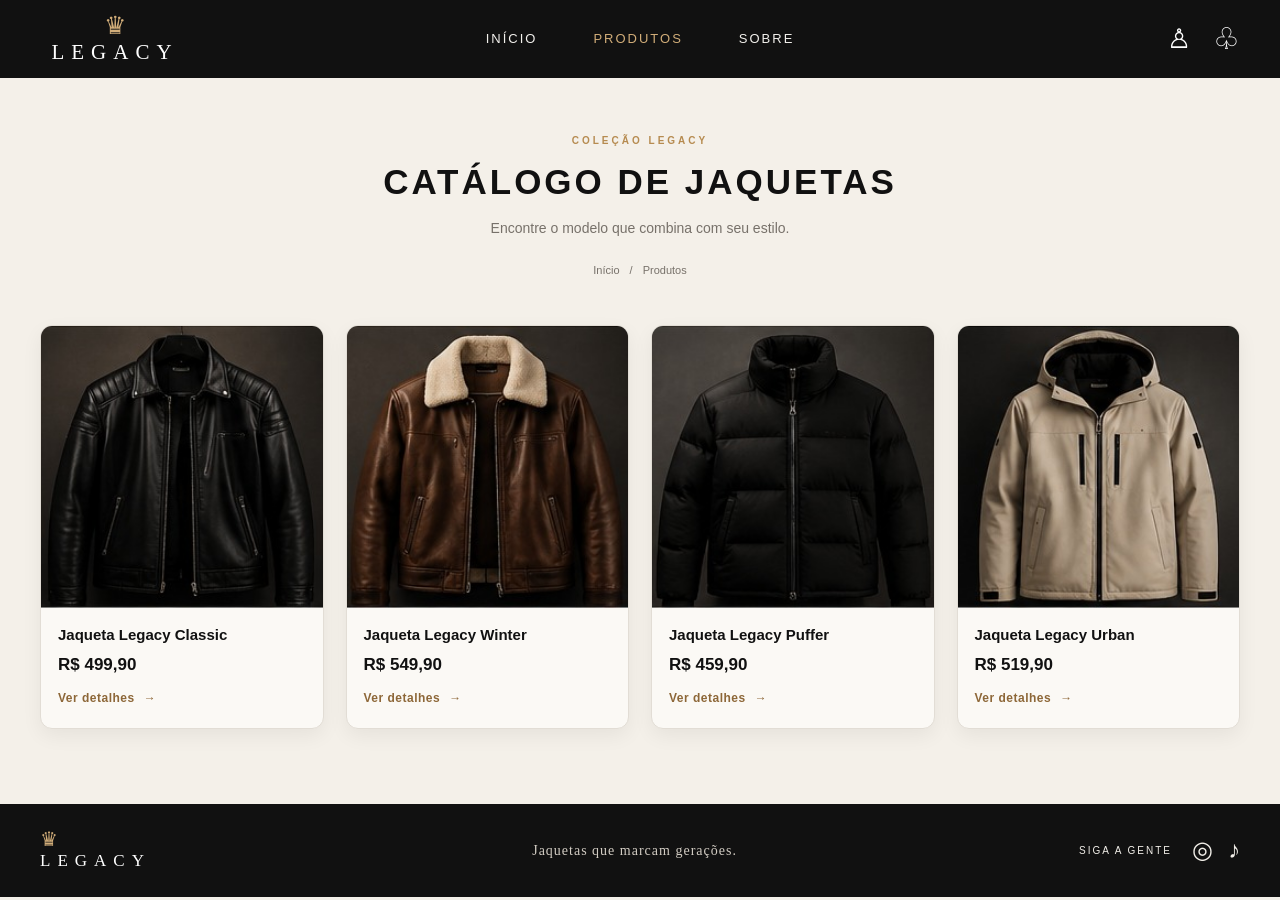
==== catalogo.html @ c5978602 "Primeiro envio do site Loja Roupa" ====
<!DOCTYPE html>
<html lang="pt-BR">
<head>
    <meta charset="UTF-8">
    <meta name="viewport" content="width=device-width, initial-scale=1.0">
    <meta name="description" content="Conheça o catálogo de jaquetas Legacy.">
    <title>Legacy | Catálogo</title>
    <link rel="stylesheet" href="css/style.css">
</head>
<body>

    <header class="cabecalho">
        <div class="container cabecalho-conteudo">
            <a class="marca" href="index.html" aria-label="Legacy - página inicial">
                <span class="marca-simbolo" aria-hidden="true">♛</span>
                <span class="marca-nome">LEGACY</span>
            </a>

            <nav class="navegacao" aria-label="Navegação principal">
                <a class="link-menu" href="index.html">Início</a>
                <a class="link-menu ativo" href="catalogo.html">Produtos</a>
                <a class="link-menu" href="index.html#sobre">Sobre</a>
            </nav>

            <div class="acoes-cabecalho" aria-label="Ícones decorativos">
                <span class="icone-cabecalho" aria-hidden="true">♙</span>
                <span class="icone-cabecalho sacola-icone" aria-hidden="true">♧</span>
            </div>
        </div>
    </header>

    <main>
        <section class="cabecalho-pagina">
            <div class="container">
                <p class="etiqueta-secao">COLEÇÃO LEGACY</p>
                <h1>CATÁLOGO DE JAQUETAS</h1>
                <p>Encontre o modelo que combina com seu estilo.</p>
                <nav class="migalhas" aria-label="Você está aqui">
                    <a href="index.html">Início</a>
                    <span aria-hidden="true">/</span>
                    <span>Produtos</span>
                </nav>
            </div>
        </section>

        <section class="secao-catalogo">
            <div class="container">
                <div class="grade-produtos">
                    <article class="cartao-produto">
                        <a class="imagem-cartao" href="produto.html" aria-label="Ver detalhes da Jaqueta Legacy Classic">
                            <img src="imagens/jaqueta-legacy-classic.jpg" alt="Jaqueta Legacy Classic preta">
                        </a>
                        <div class="informacoes-cartao">
                            <h2>Jaqueta Legacy Classic</h2>
                            <p class="preco">R$ 499,90</p>
                            <a class="link-detalhes" href="produto.html">Ver detalhes <span aria-hidden="true">→</span></a>
                        </div>
                    </article>

                    <article class="cartao-produto">
                        <a class="imagem-cartao" href="produto.html" aria-label="Ver detalhes da Jaqueta Legacy Winter">
                            <img src="imagens/jaqueta-legacy-winter.jpg" alt="Jaqueta Legacy Winter marrom com gola clara">
                        </a>
                        <div class="informacoes-cartao">
                            <h2>Jaqueta Legacy Winter</h2>
                            <p class="preco">R$ 549,90</p>
                            <a class="link-detalhes" href="produto.html">Ver detalhes <span aria-hidden="true">→</span></a>
                        </div>
                    </article>

                    <article class="cartao-produto">
                        <a class="imagem-cartao" href="produto.html" aria-label="Ver detalhes da Jaqueta Legacy Puffer">
                            <img src="imagens/jaqueta-legacy-puffer.jpg" alt="Jaqueta Legacy Puffer preta">
                        </a>
                        <div class="informacoes-cartao">
                            <h2>Jaqueta Legacy Puffer</h2>
                            <p class="preco">R$ 459,90</p>
                            <a class="link-detalhes" href="produto.html">Ver detalhes <span aria-hidden="true">→</span></a>
                        </div>
                    </article>

                    <article class="cartao-produto">
                        <a class="imagem-cartao" href="produto.html" aria-label="Ver detalhes da Jaqueta Legacy Urban">
                            <img src="imagens/jaqueta-legacy-urban.jpg" alt="Jaqueta Legacy Urban bege com capuz">
                        </a>
                        <div class="informacoes-cartao">
                            <h2>Jaqueta Legacy Urban</h2>
                            <p class="preco">R$ 519,90</p>
                            <a class="link-detalhes" href="produto.html">Ver detalhes <span aria-hidden="true">→</span></a>
                        </div>
                    </article>
                </div>
            </div>
        </section>
    </main>

    <footer class="rodape">
        <div class="container rodape-conteudo">
            <a class="marca marca-rodape" href="index.html">
                <span class="marca-simbolo" aria-hidden="true">♛</span>
                <span class="marca-nome">LEGACY</span>
            </a>
            <p class="frase-rodape">Jaquetas que marcam gerações.</p>
            <div class="redes-rodape">
                <span>SIGA A GENTE</span>
                <span aria-label="Instagram">◎</span>
                <span aria-label="TikTok">♪</span>
            </div>
        </div>
    </footer>

</body>
</html>
---- css/style.css ----
/* =========================================================
   LEGACY — ESTILOS COMPARTILHADOS
   Projeto didático: somente HTML e CSS, sem JavaScript.
   ========================================================= */

:root {
    --preto: #111111;
    --preto-suave: #1b1a18;
    --dourado: #b68b50;
    --dourado-claro: #d1ad79;
    --creme: #f4f0e9;
    --branco: #ffffff;
    --texto: #222222;
    --texto-suave: #77716a;
    --borda: #e2ddd5;
}

* {
    margin: 0;
    padding: 0;
    box-sizing: border-box;
}

html {
    scroll-behavior: smooth;
}

body {
    font-family: Arial, Helvetica, sans-serif;
    color: var(--texto);
    background-color: var(--creme);
    line-height: 1.5;
}

img {
    display: block;
    max-width: 100%;
}

a {
    color: inherit;
    text-decoration: none;
}

button {
    font: inherit;
}

.container {
    width: min(1200px, calc(100% - 48px));
    margin: 0 auto;
}

/* CABEÇALHO */

.cabecalho {
    background-color: var(--preto);
    color: var(--branco);
    min-height: 78px;
    position: relative;
    z-index: 2;
}

.cabecalho-conteudo {
    min-height: 78px;
    display: flex;
    align-items: center;
    justify-content: space-between;
    gap: 30px;
}

.marca {
    display: inline-flex;
    flex-direction: column;
    align-items: center;
    justify-content: center;
    min-width: 150px;
    color: var(--branco);
}

.marca-simbolo {
    color: var(--dourado-claro);
    font-size: 25px;
    line-height: 1;
    margin-bottom: 2px;
}

.marca-nome {
    font-family: Georgia, "Times New Roman", serif;
    font-size: 21px;
    letter-spacing: 7px;
    line-height: 1.2;
}

.navegacao {
    display: flex;
    align-items: center;
    justify-content: center;
    gap: 56px;
}

.link-menu {
    color: #f2f0ec;
    font-size: 13px;
    letter-spacing: 2px;
    text-transform: uppercase;
    transition: color 0.2s ease;
}

.link-menu:hover,
.link-menu:focus-visible,
.link-menu.ativo {
    color: var(--dourado-claro);
}

.acoes-cabecalho {
    display: flex;
    align-items: center;
    justify-content: flex-end;
    gap: 22px;
    min-width: 150px;
}

.icone-cabecalho {
    color: var(--branco);
    font-size: 27px;
    line-height: 1;
}

.sacola-icone {
    font-size: 30px;
}

/* BOTÕES E ELEMENTOS DE TEXTO */

.botao {
    display: inline-flex;
    align-items: center;
    justify-content: center;
    gap: 16px;
    min-height: 48px;
    padding: 0 25px;
    border: 1px solid transparent;
    border-radius: 8px;
    font-size: 12px;
    font-weight: 700;
    letter-spacing: 1.2px;
    text-transform: uppercase;
    transition: background-color 0.2s ease, color 0.2s ease;
}

.botao-dourado {
    background-color: var(--dourado);
    color: var(--branco);
}

.botao-dourado:hover {
    background-color: var(--dourado-claro);
}

.botao-escuro {
    background-color: var(--preto);
    color: var(--branco);
}

.botao-escuro:hover {
    background-color: #34302a;
}

.etiqueta-secao {
    color: var(--dourado);
    font-size: 10px;
    font-weight: 700;
    letter-spacing: 3px;
    text-transform: uppercase;
}

/* PÁGINA INICIAL — BANNER */

.banner-inicial {
    min-height: 430px;
    position: relative;
    display: flex;
    align-items: center;
    color: var(--branco);
    background-image: url("../imagens/banner-modelo.jpg");
    background-position: center 42%;
    background-size: cover;
    background-repeat: no-repeat;
}

.banner-sombra {
    position: absolute;
    inset: 0;
    background: linear-gradient(
        90deg,
        rgba(10, 10, 10, 0.94) 0%,
        rgba(10, 10, 10, 0.75) 37%,
        rgba(10, 10, 10, 0.08) 78%
    );
}

.banner-conteudo {
    position: relative;
    z-index: 1;
    padding-top: 45px;
    padding-bottom: 45px;
}

.sobrelinha {
    color: var(--dourado-claro);
    font-size: 13px;
    font-weight: 700;
    letter-spacing: 7px;
    margin-bottom: 16px;
}

.banner-conteudo h1 {
    max-width: 570px;
    font-family: Georgia, "Times New Roman", serif;
    font-size: clamp(38px, 5vw, 65px);
    font-weight: 400;
    line-height: 1.04;
    letter-spacing: 1px;
    text-transform: uppercase;
}

.banner-descricao {
    max-width: 390px;
    margin: 20px 0 27px;
    color: #e6e1d9;
    font-size: 16px;
}

/* TÍTULOS DAS SEÇÕES */

.secao-produtos {
    padding: 58px 0 65px;
    background-color: var(--creme);
}

.titulo-secao {
    text-align: center;
    margin-bottom: 30px;
}

.titulo-secao .etiqueta-secao {
    margin-bottom: 7px;
}

.titulo-secao h2 {
    color: var(--preto);
    font-size: 29px;
    font-weight: 700;
    letter-spacing: 5px;
}

/* CARTÕES DE PRODUTO */

.grade-produtos {
    display: grid;
    grid-template-columns: repeat(4, minmax(0, 1fr));
    gap: 22px;
}

.cartao-produto {
    overflow: hidden;
    background-color: #fbf9f5;
    border: 1px solid var(--borda);
    border-radius: 12px;
    box-shadow: 0 7px 20px rgba(25, 20, 15, 0.06);
    transition: transform 0.2s ease, box-shadow 0.2s ease;
}

.cartao-produto:hover {
    transform: translateY(-4px);
    box-shadow: 0 12px 25px rgba(25, 20, 15, 0.11);
}

.imagem-cartao {
    display: block;
    overflow: hidden;
    background-color: #ded9d1;
    aspect-ratio: 1 / 1;
}

.imagem-cartao img {
    width: 100%;
    height: 100%;
    object-fit: cover;
    transition: transform 0.3s ease;
}

.cartao-produto:hover .imagem-cartao img {
    transform: scale(1.035);
}

.informacoes-cartao {
    padding: 17px 17px 19px;
}

.informacoes-cartao h2,
.informacoes-cartao h3 {
    color: var(--preto);
    font-size: 15px;
    font-weight: 700;
    line-height: 1.35;
    margin-bottom: 7px;
}

.preco {
    color: var(--preto);
    font-size: 17px;
    font-weight: 700;
}

.link-detalhes {
    display: inline-flex;
    align-items: center;
    gap: 9px;
    margin-top: 12px;
    color: #8d6738;
    font-size: 12px;
    font-weight: 700;
    letter-spacing: 0.5px;
    transition: color 0.2s ease;
}

.link-detalhes:hover {
    color: var(--preto);
}

.centralizar-link {
    display: flex;
    justify-content: center;
    margin-top: 34px;
}

/* APRESENTAÇÃO DA LOJA */

.faixa-sobre {
    padding: 58px 0 62px;
    color: var(--branco);
    background-color: #25221e;
    text-align: center;
}

.faixa-sobre-conteudo {
    max-width: 720px;
}

.faixa-sobre h2 {
    margin: 12px 0;
    font-family: Georgia, "Times New Roman", serif;
    font-size: clamp(28px, 4vw, 42px);
    font-weight: 400;
    line-height: 1.15;
}

.faixa-sobre p:last-child {
    max-width: 600px;
    margin: 0 auto;
    color: #d2ccc3;
    font-size: 14px;
}

/* PÁGINAS INTERNAS — TÍTULO E CAMINHO */

.cabecalho-pagina {
    padding: 55px 0 35px;
    background-color: var(--creme);
    text-align: center;
}

.cabecalho-pagina h1 {
    margin: 8px 0 9px;
    color: var(--preto);
    font-size: clamp(25px, 4vw, 35px);
    letter-spacing: 3px;
}

.cabecalho-pagina > .container > p:not(.etiqueta-secao) {
    color: var(--texto-suave);
    font-size: 14px;
}

.migalhas {
    display: flex;
    justify-content: center;
    align-items: center;
    gap: 10px;
    margin-top: 23px;
    color: var(--texto-suave);
    font-size: 11px;
}

.migalhas a:hover {
    color: var(--dourado);
}

/* CATÁLOGO */

.secao-catalogo {
    padding: 12px 0 75px;
    background-color: var(--creme);
}

/* DETALHAMENTO DOS PRODUTOS */

.secao-detalhes {
    padding: 20px 0 75px;
    background-color: var(--creme);
}

.detalhe-produto {
    display: grid;
    grid-template-columns: minmax(0, 1.05fr) minmax(0, 0.95fr);
    align-items: center;
    gap: clamp(30px, 6vw, 75px);
    padding: 45px 0;
    border-bottom: 1px solid var(--borda);
    scroll-margin-top: 25px;
}

.detalhe-produto:last-of-type {
    border-bottom: 0;
}

.detalhe-invertido .detalhe-imagem {
    order: 2;
}

.detalhe-invertido .detalhe-informacoes {
    order: 1;
}

.detalhe-imagem {
    overflow: hidden;
    border-radius: 12px;
    background-color: #ded9d1;
    box-shadow: 0 10px 28px rgba(25, 20, 15, 0.09);
}

.detalhe-imagem img {
    width: 100%;
    aspect-ratio: 1 / 1;
    object-fit: cover;
}

.detalhe-informacoes h2 {
    margin: 9px 0 8px;
    color: var(--preto);
    font-family: Georgia, "Times New Roman", serif;
    font-size: clamp(27px, 3.5vw, 39px);
    font-weight: 400;
    line-height: 1.15;
}

.preco-detalhe {
    margin: 14px 0 18px;
    font-size: 23px;
}

.descricao-produto {
    max-width: 490px;
    margin-bottom: 20px;
    color: #5e5952;
    font-size: 14px;
    line-height: 1.8;
}

.lista-caracteristicas {
    display: grid;
    gap: 9px;
    margin: 0 0 18px;
    padding-left: 18px;
    color: #514c45;
    font-size: 13px;
}

.lista-caracteristicas strong {
    color: var(--preto);
}

.aviso-prototipo {
    margin-bottom: 15px;
    color: var(--texto-suave);
    font-size: 11px;
    font-style: italic;
}

.botao-indisponivel {
    cursor: not-allowed;
    opacity: 0.55;
}

.voltar-catalogo {
    padding-top: 15px;
}

/* RODAPÉ */

.rodape {
    padding: 25px 0;
    color: var(--branco);
    background-color: var(--preto);
}

.rodape-conteudo {
    display: flex;
    align-items: center;
    justify-content: space-between;
    gap: 25px;
}

.marca-rodape {
    align-items: flex-start;
}

.marca-rodape .marca-simbolo {
    font-size: 20px;
}

.marca-rodape .marca-nome {
    font-size: 17px;
}

.frase-rodape {
    color: #d2ccc3;
    font-family: Georgia, "Times New Roman", serif;
    font-size: 14px;
    letter-spacing: 1px;
}

.redes-rodape {
    display: flex;
    align-items: center;
    gap: 15px;
    color: #f1eee8;
}

.redes-rodape span:first-child {
    margin-right: 5px;
    font-size: 10px;
    letter-spacing: 2px;
}

.redes-rodape span:not(:first-child) {
    font-size: 24px;
}

/* RESPONSIVIDADE */

@media (max-width: 900px) {
    .navegacao {
        gap: 25px;
    }

    .grade-produtos {
        grid-template-columns: repeat(2, minmax(0, 1fr));
    }

    .detalhe-produto {
        gap: 30px;
    }
}

@media (max-width: 650px) {
    .container {
        width: min(100% - 32px, 520px);
    }

    .cabecalho-conteudo {
        min-height: auto;
        padding-top: 15px;
        padding-bottom: 15px;
        flex-wrap: wrap;
        gap: 17px;
    }

    .marca {
        min-width: auto;
        align-items: flex-start;
    }

    .marca-simbolo {
        font-size: 19px;
    }

    .marca-nome {
        font-size: 16px;
        letter-spacing: 5px;
    }

    .navegacao {
        order: 3;
        width: 100%;
        justify-content: center;
        gap: clamp(18px, 7vw, 40px);
        padding-top: 8px;
    }

    .link-menu {
        font-size: 11px;
        letter-spacing: 1.2px;
    }

    .acoes-cabecalho {
        min-width: auto;
        gap: 14px;
    }

    .icone-cabecalho {
        font-size: 22px;
    }

    .banner-inicial {
        min-height: 390px;
        background-position: 58% center;
    }

    .banner-sombra {
        background: linear-gradient(
            90deg,
            rgba(10, 10, 10, 0.92) 0%,
            rgba(10, 10, 10, 0.72) 58%,
            rgba(10, 10, 10, 0.24) 100%
        );
    }

    .banner-conteudo h1 {
        font-size: 42px;
    }

    .banner-descricao {
        max-width: 280px;
        font-size: 14px;
    }

    .secao-produtos {
        padding: 42px 0 48px;
    }

    .titulo-secao h2 {
        font-size: 24px;
    }

    .grade-produtos {
        gap: 13px;
    }

    .informacoes-cartao {
        padding: 12px;
    }

    .informacoes-cartao h2,
    .informacoes-cartao h3 {
        font-size: 13px;
    }

    .preco {
        font-size: 15px;
    }

    .cabecalho-pagina {
        padding: 40px 0 27px;
    }

    .cabecalho-pagina h1 {
        font-size: 24px;
    }

    .detalhe-produto {
        grid-template-columns: 1fr;
        gap: 23px;
        padding: 32px 0;
    }

    .detalhe-invertido .detalhe-imagem,
    .detalhe-invertido .detalhe-informacoes {
        order: initial;
    }

    .detalhe-informacoes h2 {
        font-size: 30px;
    }

    .rodape-conteudo {
        flex-direction: column;
        text-align: center;
    }

    .marca-rodape {
        align-items: center;
    }

    .redes-rodape {
        justify-content: center;
    }
}

@media (max-width: 390px) {
    .grade-produtos {
        grid-template-columns: 1fr;
    }

    .imagem-cartao {
        aspect-ratio: 1.15 / 1;
    }

    .banner-conteudo h1 {
        font-size: 35px;
    }

    .navegacao {
        gap: 16px;
    }
}


/* =========================================================
   PÁGINA DE DETALHAMENTO — LAYOUT DO PROTÓTIPO
   ========================================================= */

.faixa-titulo-produto {
    padding: 14px 0 0;
    background-color: var(--creme);
}

.migalhas-esquerda {
    justify-content: flex-start;
    margin-top: 0;
}

.detalhamento-wireframe {
    padding: 28px 0 48px;
    background-color: var(--creme);
}

.produto-detalhe-layout {
    display: grid;
    grid-template-columns: minmax(0, 0.95fr) minmax(0, 1.05fr);
    align-items: start;
    gap: clamp(30px, 6vw, 75px);
    max-width: 1080px;
    margin: 0 auto;
}

.produto-foto-principal {
    overflow: hidden;
    border-radius: 10px;
    background-color: #e5e0d8;
    box-shadow: 0 8px 25px rgba(25, 20, 15, 0.08);
}

.produto-foto-principal img {
    width: 100%;
    aspect-ratio: 0.92 / 1;
    object-fit: cover;
}

.produto-dados h1 {
    margin: 5px 0 4px;
    color: var(--preto);
    font-family: Georgia, "Times New Roman", serif;
    font-size: clamp(28px, 3.3vw, 39px);
    font-weight: 400;
    line-height: 1.15;
}

.preco-principal {
    margin-bottom: 19px;
    font-size: 22px;
}

.avaliacao-produto {
    margin-bottom: 18px;
}

.titulo-campo,
.campo-escolha legend,
.campo-quantidade label {
    display: block;
    margin-bottom: 8px;
    color: #514c45;
    font-size: 12px;
    font-weight: 700;
}

.estrelas {
    color: var(--dourado);
    font-size: 22px;
    letter-spacing: 3px;
}

.bloco-informacao {
    margin: 16px 0;
}

.bloco-informacao h2 {
    margin-bottom: 6px;
    color: var(--preto);
    font-size: 13px;
    font-weight: 700;
    text-transform: uppercase;
    letter-spacing: 0.8px;
}

.bloco-informacao p,
.bloco-informacao li {
    color: #625c54;
    font-size: 13px;
    line-height: 1.7;
}

.bloco-informacao .lista-caracteristicas {
    margin: 0;
    gap: 3px;
}

.opcoes-produto {
    display: grid;
    gap: 16px;
    margin-top: 19px;
}

.campo-escolha {
    border: 0;
}

.opcoes-tamanho,
.opcoes-cor {
    display: flex;
    align-items: center;
    gap: 9px;
}

.opcoes-tamanho label,
.cor-opcao {
    cursor: pointer;
}

.opcoes-tamanho input,
.cor-opcao input {
    position: absolute;
    opacity: 0;
    pointer-events: none;
}

.opcoes-tamanho span {
    display: flex;
    align-items: center;
    justify-content: center;
    width: 37px;
    height: 35px;
    border: 1px solid #d8d0c5;
    border-radius: 4px;
    background-color: #fffdfa;
    color: var(--texto);
    font-size: 12px;
    transition: border-color 0.2s ease, background-color 0.2s ease;
}

.opcoes-tamanho input:checked + span {
    border-color: var(--dourado);
    background-color: #efe3d2;
    color: var(--preto);
}

.opcoes-tamanho input:focus-visible + span {
    outline: 2px solid var(--dourado);
    outline-offset: 2px;
}

.opcoes-cor {
    gap: 12px;
}

.amostra-cor {
    display: block;
    width: 23px;
    height: 23px;
    border: 2px solid var(--creme);
    border-radius: 50%;
    box-shadow: 0 0 0 1px #c9c1b7;
}

.cor-preta {
    background-color: #171717;
}

.cor-marrom {
    background-color: #69432d;
}

.cor-bege {
    background-color: #d4c2a4;
}

.cor-opcao input:checked + .amostra-cor {
    box-shadow: 0 0 0 2px var(--dourado);
}

.cor-opcao input:focus-visible + .amostra-cor {
    outline: 2px solid var(--dourado);
    outline-offset: 3px;
}

.campo-quantidade {
    display: flex;
    align-items: center;
    gap: 15px;
}

.campo-quantidade label {
    margin: 0;
}

.campo-quantidade input {
    width: 65px;
    height: 35px;
    padding: 5px 8px;
    border: 1px solid #d8d0c5;
    border-radius: 4px;
    background-color: #fffdfa;
}

.botao-comprar {
    width: 100%;
    margin-top: 19px;
    cursor: pointer;
}

.nota-prototipo {
    margin-top: 9px;
    color: var(--texto-suave);
    font-size: 10px;
    line-height: 1.5;
}

/* PRODUTOS RELACIONADOS */

.produtos-relacionados {
    padding: 32px 0 55px;
    background-color: #fffdfa;
}

.produtos-relacionados h2 {
    margin-bottom: 20px;
    color: var(--preto);
    font-size: 13px;
    font-weight: 700;
    letter-spacing: 1.5px;
}

.grade-relacionados {
    display: grid;
    grid-template-columns: repeat(3, minmax(0, 1fr));
    gap: 22px;
}

.cartao-relacionado {
    overflow: hidden;
    border: 1px solid var(--borda);
    border-radius: 7px;
    background-color: var(--creme);
}

.cartao-relacionado img {
    width: 100%;
    aspect-ratio: 1.55 / 1;
    object-fit: cover;
}

.cartao-relacionado div {
    padding: 10px 12px;
}

.cartao-relacionado h3 {
    margin-bottom: 4px;
    color: var(--preto);
    font-size: 13px;
}

.cartao-relacionado p {
    color: var(--texto);
    font-size: 13px;
    font-weight: 700;
}

/* RODAPÉ COM QUATRO COLUNAS */

.rodape-completo {
    padding: 34px 0;
}

.rodape-colunas {
    display: grid;
    grid-template-columns: repeat(4, minmax(0, 1fr));
    gap: 25px;
}

.rodape-colunas h2 {
    margin-bottom: 13px;
    color: var(--dourado-claro);
    font-size: 11px;
    letter-spacing: 1.4px;
}

.rodape-colunas a,
.rodape-colunas p {
    display: block;
    margin: 6px 0;
    color: #e2ddd5;
    font-size: 12px;
}

.rodape-colunas a:hover {
    color: var(--dourado-claro);
}

/* =========================================================
   PÁGINA DE COMPRA — FORMULÁRIO
   ========================================================= */

.titulo-compra {
    margin-top: 28px;
}

.titulo-compra h1 {
    margin: 6px 0;
    color: var(--preto);
    font-size: clamp(25px, 4vw, 34px);
    letter-spacing: 2px;
}

.titulo-compra > p:last-child {
    color: var(--texto-suave);
    font-size: 13px;
}

.secao-checkout {
    padding: 28px 0 65px;
    background-color: var(--creme);
}

.checkout-layout {
    display: grid;
    grid-template-columns: minmax(0, 1.55fr) minmax(270px, 0.8fr);
    align-items: start;
    gap: 28px;
}

.formulario-checkout {
    display: grid;
    gap: 18px;
}

.grupo-checkout,
.resumo-pedido {
    padding: 24px;
    border: 1px solid var(--borda);
    border-radius: 9px;
    background-color: #fffdfa;
    box-shadow: 0 5px 17px rgba(25, 20, 15, 0.04);
}

.titulo-grupo-checkout {
    display: flex;
    align-items: flex-start;
    gap: 13px;
    margin-bottom: 20px;
}

.titulo-grupo-checkout > span {
    display: flex;
    align-items: center;
    justify-content: center;
    flex: 0 0 33px;
    width: 33px;
    height: 33px;
    border-radius: 50%;
    background-color: #eee3d4;
    color: #8d6738;
    font-size: 12px;
    font-weight: 700;
}

.titulo-grupo-checkout h2 {
    color: var(--preto);
    font-size: 17px;
}

.titulo-grupo-checkout p {
    margin-top: 3px;
    color: var(--texto-suave);
    font-size: 11px;
}

.grade-campos {
    display: grid;
    grid-template-columns: repeat(2, minmax(0, 1fr));
    gap: 15px;
}

.campo-formulario {
    display: flex;
    flex-direction: column;
    gap: 6px;
    color: #4c4740;
    font-size: 11px;
    font-weight: 700;
}

.campo-largo {
    grid-column: 1 / -1;
}

.campo-formulario input,
.campo-formulario select {
    width: 100%;
    min-height: 42px;
    padding: 10px 12px;
    border: 1px solid #d9d2c8;
    border-radius: 5px;
    outline: none;
    background-color: #ffffff;
    color: var(--texto);
    font-family: Arial, Helvetica, sans-serif;
    font-size: 12px;
}

.campo-formulario input:focus,
.campo-formulario select:focus {
    border-color: var(--dourado);
    box-shadow: 0 0 0 2px rgba(182, 139, 80, 0.12);
}

.campo-formulario input::placeholder {
    color: #aaa39a;
    font-weight: 400;
}

.opcoes-pagamento {
    display: grid;
    grid-template-columns: repeat(3, minmax(0, 1fr));
    gap: 10px;
    border: 0;
}

.opcao-pagamento {
    display: flex;
    align-items: flex-start;
    gap: 8px;
    min-height: 83px;
    padding: 12px 10px;
    border: 1px solid #ded7cd;
    border-radius: 6px;
    background-color: #ffffff;
    cursor: pointer;
}

.opcao-pagamento input {
    margin-top: 3px;
    accent-color: var(--dourado);
}

.pagamento-icone {
    color: var(--dourado);
    font-size: 19px;
    line-height: 1;
}

.opcao-pagamento strong,
.opcao-pagamento small {
    display: block;
}

.opcao-pagamento strong {
    color: var(--preto);
    font-size: 12px;
}

.opcao-pagamento small {
    margin-top: 4px;
    color: var(--texto-suave);
    font-size: 9px;
    line-height: 1.4;
}

.acoes-formulario {
    display: flex;
    align-items: center;
    justify-content: space-between;
    gap: 15px;
}

.acoes-formulario .botao {
    min-height: 45px;
}

.link-voltar {
    color: #8d6738;
    font-size: 12px;
    font-weight: 700;
}

.link-voltar:hover {
    color: var(--preto);
}

.resumo-pedido {
    position: sticky;
    top: 20px;
}

.resumo-pedido > h2 {
    margin-bottom: 18px;
    color: var(--preto);
    font-size: 17px;
}

.produto-resumo {
    display: flex;
    align-items: center;
    gap: 13px;
    padding-bottom: 17px;
    border-bottom: 1px solid var(--borda);
}

.produto-resumo img {
    width: 82px;
    height: 88px;
    border-radius: 5px;
    object-fit: cover;
}

.produto-resumo h3 {
    color: var(--preto);
    font-size: 12px;
}

.produto-resumo p {
    margin: 5px 0;
    color: var(--texto-suave);
    font-size: 10px;
}

.produto-resumo strong {
    color: var(--preto);
    font-size: 13px;
}

.linha-resumo {
    display: flex;
    justify-content: space-between;
    gap: 10px;
    padding: 12px 0;
    border-bottom: 1px solid var(--borda);
    color: #625c54;
    font-size: 12px;
}

.total-resumo {
    border-bottom: 0;
    color: var(--preto);
    font-size: 15px;
}

.texto-resumo {
    margin-top: 6px;
    color: var(--texto-suave);
    font-size: 10px;
    line-height: 1.5;
}

.resumo-pedido .link-detalhes {
    margin-top: 18px;
}

/* ACESSIBILIDADE */

.texto-escondido {
    position: absolute;
    width: 1px;
    height: 1px;
    padding: 0;
    margin: -1px;
    overflow: hidden;
    clip: rect(0, 0, 0, 0);
    white-space: nowrap;
    border: 0;
}

/* RESPONSIVIDADE DAS NOVAS PÁGINAS */

@media (max-width: 850px) {
    .produto-detalhe-layout {
        grid-template-columns: minmax(0, 1fr) minmax(0, 1fr);
        gap: 28px;
    }

    .checkout-layout {
        grid-template-columns: 1fr;
    }

    .resumo-pedido {
        position: static;
    }
}

@media (max-width: 650px) {
    .produto-detalhe-layout {
        grid-template-columns: 1fr;
        gap: 24px;
    }

    .produto-foto-principal img {
        aspect-ratio: 1.1 / 1;
    }

    .grade-relacionados {
        grid-template-columns: 1fr;
    }

    .cartao-relacionado {
        display: grid;
        grid-template-columns: 115px 1fr;
        align-items: center;
    }

    .cartao-relacionado img {
        height: 100%;
        min-height: 100px;
        aspect-ratio: auto;
    }

    .rodape-colunas {
        grid-template-columns: repeat(2, minmax(0, 1fr));
        row-gap: 25px;
    }

    .grade-campos {
        grid-template-columns: 1fr;
    }

    .campo-largo {
        grid-column: auto;
    }

    .opcoes-pagamento {
        grid-template-columns: 1fr;
    }

    .opcao-pagamento {
        min-height: auto;
    }

    .acoes-formulario {
        align-items: stretch;
        flex-direction: column-reverse;
    }

    .acoes-formulario .botao {
        width: 100%;
    }
}

@media (max-width: 390px) {
    .grupo-checkout,
    .resumo-pedido {
        padding: 17px;
    }

    .rodape-colunas {
        grid-template-columns: 1fr 1fr;
    }

    .titulo-compra h1 {
        font-size: 23px;
    }
}
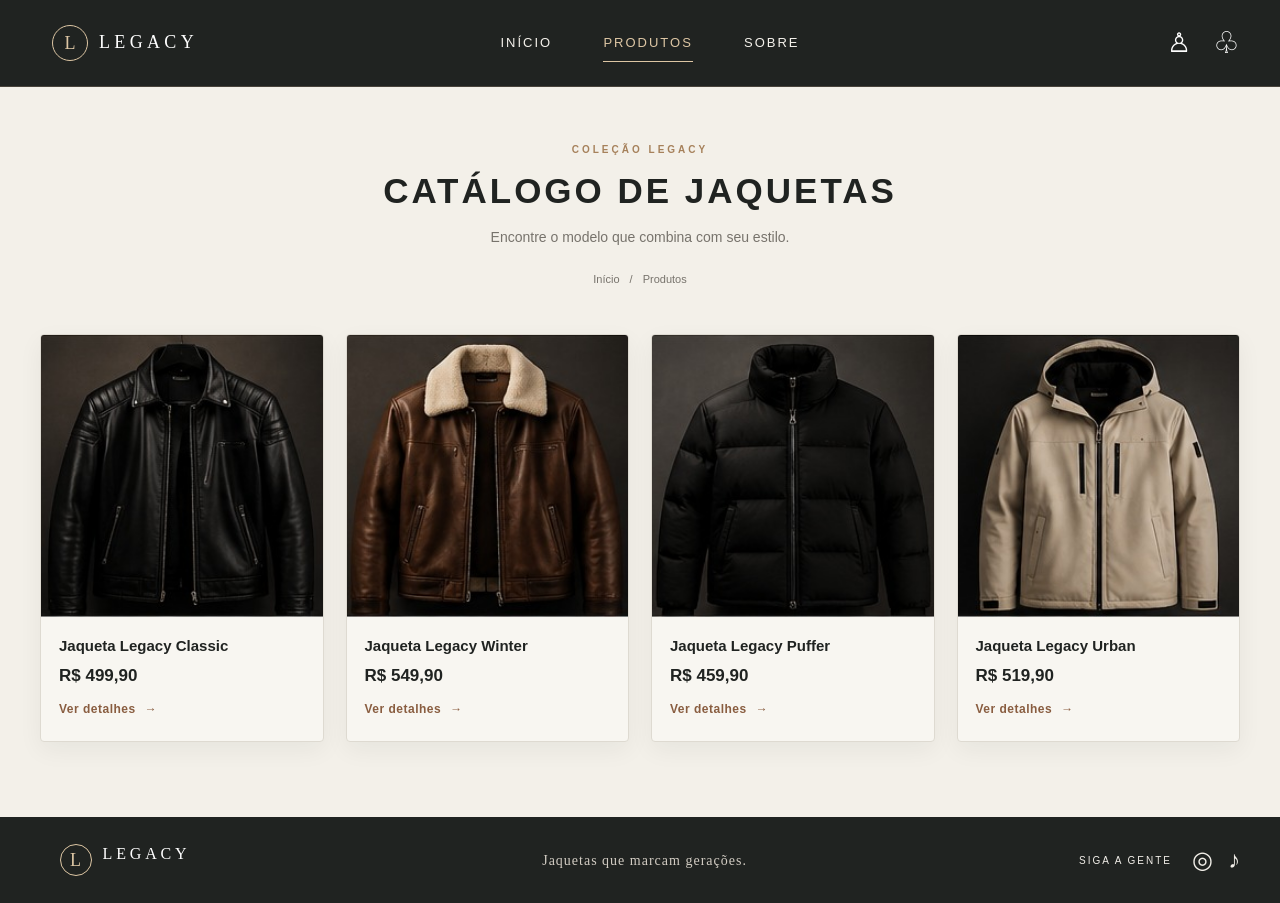
==== commit 80b76ec1: "desenvolvimento 14/11/2026  atualizado" ====
--- a/catalogo.html
+++ b/catalogo.html
@@ -12,7 +12,7 @@
     <header class="cabecalho">
         <div class="container cabecalho-conteudo">
             <a class="marca" href="index.html" aria-label="Legacy - página inicial">
-                <span class="marca-simbolo" aria-hidden="true">♛</span>
+                <span class="marca-simbolo" aria-hidden="true">L</span>
                 <span class="marca-nome">LEGACY</span>
             </a>
 
@@ -97,7 +97,7 @@
     <footer class="rodape">
         <div class="container rodape-conteudo">
             <a class="marca marca-rodape" href="index.html">
-                <span class="marca-simbolo" aria-hidden="true">♛</span>
+                <span class="marca-simbolo" aria-hidden="true">L</span>
                 <span class="marca-nome">LEGACY</span>
             </a>
             <p class="frase-rodape">Jaquetas que marcam gerações.</p>
--- a/css/style.css
+++ b/css/style.css
@@ -4,15 +4,15 @@
    ========================================================= */
 
 :root {
-    --preto: #111111;
-    --preto-suave: #1b1a18;
-    --dourado: #b68b50;
-    --dourado-claro: #d1ad79;
-    --creme: #f4f0e9;
+    --preto: #202321;
+    --preto-suave: #2d302d;
+    --dourado: #a6815b;
+    --dourado-claro: #ddc6a4;
+    --creme: #f3f0e9;
     --branco: #ffffff;
-    --texto: #222222;
-    --texto-suave: #77716a;
-    --borda: #e2ddd5;
+    --texto: #2a2c29;
+    --texto-suave: #77736c;
+    --borda: #dedad1;
 }
 
 * {
@@ -56,13 +56,14 @@
 .cabecalho {
     background-color: var(--preto);
     color: var(--branco);
-    min-height: 78px;
+    min-height: 86px;
     position: relative;
     z-index: 2;
+    border-bottom: 1px solid rgba(213, 184, 150, 0.22);
 }
 
 .cabecalho-conteudo {
-    min-height: 78px;
+    min-height: 86px;
     display: flex;
     align-items: center;
     justify-content: space-between;
@@ -71,24 +72,33 @@
 
 .marca {
     display: inline-flex;
-    flex-direction: column;
+    flex-direction: row;
     align-items: center;
     justify-content: center;
-    min-width: 150px;
+    min-width: 170px;
+    gap: 11px;
     color: var(--branco);
 }
 
 .marca-simbolo {
+    display: grid;
+    width: 36px;
+    height: 36px;
+    flex: 0 0 36px;
+    place-items: center;
+    border: 1px solid var(--dourado-claro);
+    border-radius: 50%;
     color: var(--dourado-claro);
-    font-size: 25px;
+    font-family: Georgia, "Times New Roman", serif;
+    font-size: 18px;
+    font-weight: 500;
     line-height: 1;
-    margin-bottom: 2px;
 }
 
 .marca-nome {
     font-family: Georgia, "Times New Roman", serif;
-    font-size: 21px;
-    letter-spacing: 7px;
+    font-size: 18px;
+    letter-spacing: 0.24em;
     line-height: 1.2;
 }
 
@@ -96,21 +106,49 @@
     display: flex;
     align-items: center;
     justify-content: center;
-    gap: 56px;
+    gap: clamp(34px, 4vw, 62px);
 }
 
 .link-menu {
-    color: #f2f0ec;
+    position: relative;
+    display: inline-flex;
+    align-items: center;
+    min-height: 42px;
+    color: #f4f1eb;
     font-size: 13px;
     letter-spacing: 2px;
     text-transform: uppercase;
-    transition: color 0.2s ease;
+    transition: color 0.25s ease;
+}
+
+.link-menu::after {
+    position: absolute;
+    right: 0;
+    bottom: 2px;
+    left: 0;
+    height: 1px;
+    background-color: var(--dourado-claro);
+    content: "";
+    transform: scaleX(0);
+    transform-origin: left;
+    transition: transform 0.28s ease;
 }
 
 .link-menu:hover,
 .link-menu:focus-visible,
 .link-menu.ativo {
     color: var(--dourado-claro);
+}
+
+.link-menu:hover::after,
+.link-menu:focus-visible::after,
+.link-menu.ativo::after {
+    transform: scaleX(1);
+}
+
+.link-menu:focus-visible {
+    outline: 2px solid var(--dourado-claro);
+    outline-offset: 5px;
 }
 
 .acoes-cabecalho {
@@ -164,7 +202,7 @@
 }
 
 .botao-escuro:hover {
-    background-color: #34302a;
+    background-color: #3b5146;
 }
 
 .etiqueta-secao {
@@ -178,15 +216,18 @@
 /* PÁGINA INICIAL — BANNER */
 
 .banner-inicial {
-    min-height: 430px;
+    aspect-ratio: 16 / 9;
+    height: auto;
+    min-height: 0;
     position: relative;
     display: flex;
     align-items: center;
     color: var(--branco);
-    background-image: url("../imagens/banner-modelo.jpg");
-    background-position: center 42%;
+    background-image: url("../imagens/hero-legacy-campaign.png");
+    background-position: center top;
     background-size: cover;
     background-repeat: no-repeat;
+    background-color: var(--preto-suave);
 }
 
 .banner-sombra {
@@ -194,9 +235,9 @@
     inset: 0;
     background: linear-gradient(
         90deg,
-        rgba(10, 10, 10, 0.94) 0%,
-        rgba(10, 10, 10, 0.75) 37%,
-        rgba(10, 10, 10, 0.08) 78%
+        rgba(20, 32, 27, 0.72) 0%,
+        rgba(20, 32, 27, 0.36) 37%,
+        rgba(20, 32, 27, 0.02) 78%
     );
 }
 
@@ -228,20 +269,20 @@
 .banner-descricao {
     max-width: 390px;
     margin: 20px 0 27px;
-    color: #e6e1d9;
+    color: #ece8df;
     font-size: 16px;
 }
 
 /* TÍTULOS DAS SEÇÕES */
 
 .secao-produtos {
-    padding: 58px 0 65px;
+    padding: 72px 0 78px;
     background-color: var(--creme);
 }
 
 .titulo-secao {
     text-align: center;
-    margin-bottom: 30px;
+    margin-bottom: 38px;
 }
 
 .titulo-secao .etiqueta-secao {
@@ -255,6 +296,15 @@
     letter-spacing: 5px;
 }
 
+.titulo-secao h2::after {
+    display: block;
+    width: 42px;
+    height: 1px;
+    margin: 13px auto 0;
+    background-color: var(--dourado);
+    content: "";
+}
+
 /* CARTÕES DE PRODUTO */
 
 .grade-produtos {
@@ -265,22 +315,22 @@
 
 .cartao-produto {
     overflow: hidden;
-    background-color: #fbf9f5;
+    background-color: #f8f6f1;
     border: 1px solid var(--borda);
-    border-radius: 12px;
-    box-shadow: 0 7px 20px rgba(25, 20, 15, 0.06);
-    transition: transform 0.2s ease, box-shadow 0.2s ease;
+    border-radius: 4px;
+    box-shadow: 0 8px 24px rgba(26, 40, 33, 0.055);
+    transition: transform 0.3s ease, box-shadow 0.3s ease;
 }
 
 .cartao-produto:hover {
-    transform: translateY(-4px);
-    box-shadow: 0 12px 25px rgba(25, 20, 15, 0.11);
+    transform: translateY(-5px);
+    box-shadow: 0 16px 30px rgba(26, 40, 33, 0.12);
 }
 
 .imagem-cartao {
     display: block;
     overflow: hidden;
-    background-color: #ded9d1;
+    background-color: #e0ded6;
     aspect-ratio: 1 / 1;
 }
 
@@ -296,7 +346,7 @@
 }
 
 .informacoes-cartao {
-    padding: 17px 17px 19px;
+    padding: 19px 18px 21px;
 }
 
 .informacoes-cartao h2,
@@ -319,7 +369,7 @@
     align-items: center;
     gap: 9px;
     margin-top: 12px;
-    color: #8d6738;
+    color: #895d40;
     font-size: 12px;
     font-weight: 700;
     letter-spacing: 0.5px;
@@ -339,14 +389,27 @@
 /* APRESENTAÇÃO DA LOJA */
 
 .faixa-sobre {
-    padding: 58px 0 62px;
+    padding: 72px 0 76px;
     color: var(--branco);
-    background-color: #25221e;
+    background-color: var(--preto-suave);
     text-align: center;
 }
 
 .faixa-sobre-conteudo {
     max-width: 720px;
+}
+
+.faixa-sobre .etiqueta-secao {
+    color: var(--dourado-claro);
+}
+
+.faixa-sobre-conteudo::before {
+    display: block;
+    width: 42px;
+    height: 1px;
+    margin: 0 auto 22px;
+    background-color: var(--dourado);
+    content: "";
 }
 
 .faixa-sobre h2 {
@@ -438,7 +501,7 @@
     overflow: hidden;
     border-radius: 12px;
     background-color: #ded9d1;
-    box-shadow: 0 10px 28px rgba(25, 20, 15, 0.09);
+    box-shadow: 0 10px 28px rgba(26, 40, 33, 0.09);
 }
 
 .detalhe-imagem img {
@@ -518,11 +581,13 @@
 }
 
 .marca-rodape .marca-simbolo {
-    font-size: 20px;
+    width: 32px;
+    height: 32px;
+    flex-basis: 32px;
 }
 
 .marca-rodape .marca-nome {
-    font-size: 17px;
+    font-size: 16px;
 }
 
 .frase-rodape {
@@ -592,6 +657,10 @@
         letter-spacing: 5px;
     }
 
+    .cabecalho {
+        min-height: auto;
+    }
+
     .navegacao {
         order: 3;
         width: 100%;
@@ -615,16 +684,19 @@
     }
 
     .banner-inicial {
-        min-height: 390px;
-        background-position: 58% center;
+        height: clamp(360px, 56svh, 460px);
+        min-height: 360px;
+        aspect-ratio: auto;
+        background-size: auto 100%;
+        background-position: center center;
     }
 
     .banner-sombra {
         background: linear-gradient(
             90deg,
-            rgba(10, 10, 10, 0.92) 0%,
-            rgba(10, 10, 10, 0.72) 58%,
-            rgba(10, 10, 10, 0.24) 100%
+            rgba(20, 32, 27, 0.82) 0%,
+            rgba(20, 32, 27, 0.56) 58%,
+            rgba(20, 32, 27, 0.18) 100%
         );
     }
 
@@ -639,6 +711,10 @@
 
     .secao-produtos {
         padding: 42px 0 48px;
+    }
+
+    .titulo-secao {
+        margin-bottom: 27px;
     }
 
     .titulo-secao h2 {
@@ -696,6 +772,17 @@
 
     .redes-rodape {
         justify-content: center;
+    }
+}
+
+@media (prefers-reduced-motion: reduce) {
+    *,
+    *::before,
+    *::after {
+        scroll-behavior: auto !important;
+        transition-duration: 0.01ms !important;
+        animation-duration: 0.01ms !important;
+        animation-iteration-count: 1 !important;
     }
 }
 
@@ -750,7 +837,7 @@
     overflow: hidden;
     border-radius: 10px;
     background-color: #e5e0d8;
-    box-shadow: 0 8px 25px rgba(25, 20, 15, 0.08);
+    box-shadow: 0 8px 25px rgba(26, 40, 33, 0.08);
 }
 
 .produto-foto-principal img {
@@ -1062,7 +1149,7 @@
     border: 1px solid var(--borda);
     border-radius: 9px;
     background-color: #fffdfa;
-    box-shadow: 0 5px 17px rgba(25, 20, 15, 0.04);
+    box-shadow: 0 5px 17px rgba(26, 40, 33, 0.04);
 }
 
 .titulo-grupo-checkout {
@@ -1080,8 +1167,8 @@
     width: 33px;
     height: 33px;
     border-radius: 50%;
-    background-color: #eee3d4;
-    color: #8d6738;
+    background-color: #e5e4d9;
+    color: #895d40;
     font-size: 12px;
     font-weight: 700;
 }
@@ -1133,7 +1220,7 @@
 .campo-formulario input:focus,
 .campo-formulario select:focus {
     border-color: var(--dourado);
-    box-shadow: 0 0 0 2px rgba(182, 139, 80, 0.12);
+    box-shadow: 0 0 0 2px rgba(166, 117, 80, 0.12);
 }
 
 .campo-formulario input::placeholder {
@@ -1200,7 +1287,7 @@
 }
 
 .link-voltar {
-    color: #8d6738;
+    color: #895d40;
     font-size: 12px;
     font-weight: 700;
 }
@@ -1380,3 +1467,634 @@
         font-size: 23px;
     }
 }
+
+/* ACABAMENTO DA PÁGINA DE PRODUTO */
+.faixa-titulo-produto {
+    padding-top: 21px;
+}
+
+.migalhas-esquerda {
+    color: #82796e;
+}
+
+.migalhas-esquerda span:last-child {
+    color: var(--preto-suave);
+}
+
+.detalhamento-wireframe {
+    padding: 32px 0 68px;
+}
+
+.produto-detalhe-layout {
+    align-items: center;
+    gap: clamp(38px, 6vw, 82px);
+    max-width: 1120px;
+}
+
+.produto-foto-principal {
+    position: relative;
+    border: 1px solid rgba(166, 117, 80, 0.18);
+    border-radius: 3px;
+    background-color: var(--preto-suave);
+    box-shadow: 0 18px 42px rgba(26, 40, 33, 0.13);
+}
+
+.produto-foto-principal img {
+    aspect-ratio: 1.45 / 1;
+    object-position: center 48%;
+}
+
+.produto-dados {
+    padding: 8px 0;
+}
+
+.produto-dados > .etiqueta-secao {
+    display: flex;
+    align-items: center;
+    gap: 11px;
+    letter-spacing: 3px;
+}
+
+.produto-dados > .etiqueta-secao::before {
+    width: 25px;
+    height: 1px;
+    background-color: var(--dourado);
+    content: "";
+}
+
+.produto-dados h1 {
+    margin-top: 13px;
+    font-size: clamp(32px, 3.8vw, 46px);
+    letter-spacing: -0.7px;
+}
+
+.preco-principal {
+    margin: 12px 0 18px;
+    color: #895d40;
+    font-size: 25px;
+    letter-spacing: 0.2px;
+}
+
+.avaliacao-produto {
+    display: flex;
+    align-items: center;
+    gap: 12px;
+    margin: 0 0 23px;
+    padding: 12px 0;
+    border-top: 1px solid var(--borda);
+    border-bottom: 1px solid var(--borda);
+}
+
+.avaliacao-produto .titulo-campo {
+    margin: 0;
+    color: #625c54;
+    font-weight: 400;
+}
+
+.avaliacao-produto .estrelas {
+    font-size: 19px;
+    letter-spacing: 2px;
+}
+
+.bloco-informacao {
+    margin: 19px 0;
+}
+
+.bloco-informacao h2 {
+    margin-bottom: 7px;
+    font-size: 11px;
+    letter-spacing: 1.5px;
+}
+
+.bloco-informacao p,
+.bloco-informacao li {
+    color: #70695f;
+    font-size: 13px;
+    line-height: 1.8;
+}
+
+.bloco-informacao .lista-caracteristicas {
+    grid-template-columns: repeat(2, minmax(0, 1fr));
+    column-gap: 20px;
+    padding-left: 16px;
+}
+
+.opcoes-produto {
+    gap: 18px;
+    margin-top: 23px;
+    padding-top: 21px;
+    border-top: 1px solid var(--borda);
+}
+
+.campo-escolha legend,
+.campo-quantidade label {
+    color: var(--preto-suave);
+    font-size: 11px;
+    letter-spacing: 0.5px;
+}
+
+.opcoes-tamanho span {
+    width: 42px;
+    height: 40px;
+    border-radius: 2px;
+}
+
+.opcoes-tamanho label:hover span {
+    border-color: var(--dourado);
+}
+
+.amostra-cor {
+    width: 25px;
+    height: 25px;
+}
+
+.campo-quantidade input {
+    width: 74px;
+    height: 40px;
+    border-radius: 2px;
+}
+
+.botao-comprar {
+    min-height: 52px;
+    margin-top: 23px;
+    border-radius: 2px;
+    background-color: var(--preto-suave);
+    letter-spacing: 1.6px;
+}
+
+.botao-comprar:hover {
+    background-color: #3b5146;
+}
+
+.nota-prototipo {
+    margin-top: 11px;
+    text-align: center;
+}
+
+.produtos-relacionados {
+    padding: 42px 0 62px;
+    border-top: 1px solid rgba(166, 117, 80, 0.18);
+}
+
+.produtos-relacionados h2 {
+    margin-bottom: 24px;
+    font-size: 12px;
+    letter-spacing: 2px;
+}
+
+.cartao-relacionado {
+    border-radius: 3px;
+    background-color: #f8f6f1;
+    box-shadow: 0 7px 20px rgba(26, 40, 33, 0.055);
+    transition: transform 0.25s ease, box-shadow 0.25s ease;
+}
+
+.cartao-relacionado:hover {
+    transform: translateY(-3px);
+    box-shadow: 0 12px 24px rgba(26, 40, 33, 0.1);
+}
+
+.cartao-relacionado img {
+    background-color: #ded9d1;
+}
+
+.cartao-relacionado div {
+    padding: 13px 15px 15px;
+}
+
+.cartao-relacionado h3 {
+    font-size: 13px;
+    font-weight: 600;
+}
+
+.cartao-relacionado p {
+    color: #895d40;
+    font-size: 14px;
+}
+
+@media (max-width: 650px) {
+    .detalhamento-wireframe {
+        padding: 20px 0 45px;
+    }
+
+    .produto-detalhe-layout {
+        gap: 28px;
+    }
+
+    .produto-foto-principal img {
+        aspect-ratio: 1.25 / 1;
+    }
+
+    .produto-dados h1 {
+        font-size: 34px;
+    }
+
+    .bloco-informacao .lista-caracteristicas {
+        grid-template-columns: 1fr;
+    }
+
+    .produtos-relacionados {
+        padding: 34px 0 45px;
+    }
+}
+
+@media (prefers-reduced-motion: reduce) {
+    .cartao-relacionado {
+        transition: none;
+    }
+}
+
+/* REDESIGN EDITORIAL EXCLUSIVO DA HOME */
+.home-editorial .cabecalho-conteudo {
+    width: calc(100% - 12.6%);
+    max-width: none;
+    min-height: 82px;
+    justify-content: flex-start;
+    gap: 0;
+}
+
+.home-editorial .cabecalho {
+    position: absolute;
+    top: 0;
+    right: 0;
+    left: 0;
+    z-index: 5;
+    width: 100%;
+    min-height: 82px;
+    border-bottom: 0;
+    background: transparent;
+    color: var(--branco);
+}
+
+.home-editorial .marca {
+    min-width: auto;
+    justify-content: flex-start;
+    color: var(--branco);
+}
+
+.home-editorial .marca-simbolo {
+    border-color: var(--dourado-claro);
+    color: var(--dourado-claro);
+}
+
+.home-editorial .marca-nome {
+    font-size: 18px;
+    letter-spacing: 0.24em;
+}
+
+.home-editorial .marca-rodape {
+    align-items: center;
+}
+
+.home-editorial .navegacao {
+    justify-content: flex-end;
+    gap: clamp(2px, 3vw, 44px);
+    margin-right: 0;
+    margin-left: auto;
+}
+
+.home-editorial .link-menu {
+    min-height: 42px;
+    color: var(--branco);
+    font-size: 9px;
+    letter-spacing: 0.1em;
+}
+
+.home-editorial .link-menu:hover,
+.home-editorial .link-menu:focus-visible,
+.home-editorial .link-menu.ativo {
+    color: var(--branco);
+}
+
+.home-editorial .link-menu::after {
+    background-color: var(--dourado);
+}
+
+.home-editorial .banner-inicial {
+    isolation: isolate;
+}
+
+.home-editorial .banner-sombra {
+    background:
+        linear-gradient(180deg, rgba(16, 16, 16, 0.92) 0%, rgba(16, 16, 16, 0.55) 11%, transparent 30%),
+        linear-gradient(90deg, rgba(242, 239, 232, 0.92) 0%, rgba(242, 239, 232, 0.72) 34%, rgba(242, 239, 232, 0.06) 73%),
+        linear-gradient(0deg, rgba(16, 16, 16, 0.13), transparent 28%);
+}
+
+.home-ghost-title {
+    position: absolute;
+    top: 15%;
+    left: 3%;
+    color: rgba(255, 255, 255, 0.48);
+    font-size: clamp(70px, 12vw, 180px);
+    font-weight: 800;
+    line-height: 0.8;
+    letter-spacing: -0.09em;
+    white-space: nowrap;
+}
+
+.home-hero-copy {
+    position: absolute;
+    top: 43%;
+    left: 6.3%;
+    z-index: 1;
+    width: min(780px, 68%);
+    color: #101010;
+    transform: translateY(-10%);
+}
+
+.home-hero-eyebrow {
+    margin-bottom: 18px;
+    color: #101010;
+    font-size: 9px;
+    font-weight: 700;
+    letter-spacing: 0.18em;
+}
+
+.home-hero-copy h1 {
+    font-size: clamp(55px, 8.3vw, 126px);
+    font-weight: 800;
+    line-height: 0.83;
+    letter-spacing: -0.085em;
+}
+
+.home-title-bottom {
+    display: flex;
+    align-items: flex-start;
+    flex-direction: column;
+    margin-top: 12px;
+    margin-left: 26%;
+}
+
+.home-to {
+    font-size: clamp(36px, 5.2vw, 76px);
+    font-weight: 800;
+    line-height: 0.9;
+    letter-spacing: -0.07em;
+}
+
+.home-fashion {
+    font-size: clamp(52px, 8.3vw, 126px);
+    font-weight: 800;
+    line-height: 0.92;
+    letter-spacing: -0.085em;
+    white-space: nowrap;
+}
+
+.home-dot {
+    color: #777;
+}
+
+.home-hero-link {
+    position: absolute;
+    top: 68%;
+    left: 6.3%;
+    display: inline-flex;
+    align-items: center;
+    justify-content: space-between;
+    gap: 26px;
+    min-width: 125px;
+    padding: 11px 15px;
+    border: 1px solid rgba(16, 16, 16, 0.6);
+    color: #101010;
+    font-size: 8px;
+    font-weight: 700;
+    transition: background-color 0.25s ease, color 0.25s ease;
+}
+
+.home-hero-link:hover,
+.home-hero-link:focus-visible {
+    background-color: #101010;
+    color: var(--branco);
+}
+
+.home-editorial .secao-produtos {
+    padding: clamp(56px, 6vw, 84px) 0 clamp(78px, 8vw, 120px);
+    background: var(--creme);
+}
+
+.home-editorial .titulo-secao {
+    margin-bottom: clamp(28px, 3vw, 40px);
+    text-align: left;
+}
+
+.home-editorial .titulo-secao h2 {
+    color: var(--preto);
+    font-size: clamp(32px, 4vw, 48px);
+    letter-spacing: -0.045em;
+    line-height: 1;
+}
+
+.home-editorial .titulo-secao h2::after {
+    width: 42px;
+    margin: 13px 0 0;
+    background-color: var(--dourado);
+}
+
+.home-editorial .grade-produtos {
+    grid-template-columns: repeat(4, minmax(0, 1fr));
+    gap: clamp(16px, 2vw, 28px);
+    align-items: stretch;
+}
+
+.home-editorial .cartao-produto {
+    border: 0;
+    border-radius: 0;
+    background: transparent;
+    box-shadow: none;
+    transition: transform 0.3s ease;
+}
+
+.home-editorial .cartao-produto:hover {
+    transform: translateY(-4px);
+    box-shadow: none;
+}
+
+.home-editorial .imagem-cartao {
+    aspect-ratio: 0.78 / 1;
+    background-color: #e5e1d8;
+}
+
+.home-editorial .imagem-cartao img {
+    filter: grayscale(0.28);
+    transition: filter 0.4s ease, transform 0.55s ease;
+}
+
+.home-editorial .cartao-produto:hover .imagem-cartao img {
+    filter: grayscale(0);
+    transform: scale(1.04);
+}
+
+.home-editorial .informacoes-cartao {
+    display: flex;
+    min-height: 126px;
+    flex-direction: column;
+    align-items: flex-start;
+    padding: 16px 2px 0;
+}
+
+.home-editorial .informacoes-cartao h3 {
+    margin-bottom: 7px;
+    color: #252a26;
+    font-size: 13px;
+    line-height: 1.45;
+    letter-spacing: 0.015em;
+}
+
+.home-editorial .preco {
+    color: #74614e;
+    font-size: 13px;
+    font-weight: 600;
+}
+
+.home-editorial .link-detalhes {
+    display: flex;
+    width: 100%;
+    align-items: center;
+    justify-content: space-between;
+    margin-top: auto;
+    padding-top: 12px;
+    border-top: 1px solid rgba(32, 35, 33, 0.2);
+    color: var(--preto);
+    font-size: 9px;
+    letter-spacing: 0.12em;
+    text-transform: uppercase;
+    transition: color 0.2s ease, border-color 0.2s ease;
+}
+
+.home-editorial .link-detalhes:hover {
+    color: var(--dourado);
+    border-color: var(--dourado);
+}
+
+.home-editorial .centralizar-link {
+    margin-top: 50px;
+}
+
+.home-editorial .centralizar-link .botao {
+    min-height: 48px;
+    border-radius: 0;
+    letter-spacing: 0.14em;
+}
+
+.home-editorial .faixa-sobre {
+    padding: clamp(26px, 3vw, 36px) 0;
+    border-top: 1px solid rgba(221, 198, 164, 0.16);
+    background: linear-gradient(115deg, var(--preto) 0%, #292c29 100%);
+    text-align: left;
+}
+
+.home-editorial .faixa-sobre-conteudo {
+    display: block;
+    max-width: 1120px;
+}
+
+.home-editorial .faixa-sobre-conteudo::before {
+    display: none;
+}
+
+.home-editorial .faixa-sobre h2 {
+    margin: 0;
+    font-family: Georgia, "Times New Roman", serif;
+    font-size: clamp(23px, 2.5vw, 31px);
+    letter-spacing: -0.035em;
+    line-height: 1.15;
+}
+
+.home-editorial .rodape {
+    padding: 11px 0;
+    border-top: 1px solid rgba(221, 198, 164, 0.12);
+}
+
+.home-editorial .rodape-conteudo {
+    justify-content: flex-start;
+    gap: 0;
+}
+
+@media (max-width: 900px) {
+    .home-editorial .grade-produtos {
+        grid-template-columns: repeat(2, minmax(0, 1fr));
+        grid-template-rows: auto;
+        gap: 32px 20px;
+    }
+
+}
+
+@media (max-width: 650px) {
+    .home-editorial .cabecalho-conteudo {
+        width: calc(100% - 32px);
+    }
+
+    .home-editorial .navegacao {
+        justify-content: center;
+        gap: clamp(18px, 7vw, 40px);
+        margin-right: 0;
+        margin-left: 0;
+    }
+
+    .home-hero-copy {
+        top: 39%;
+        left: 6%;
+        width: 88%;
+        transform: none;
+    }
+
+    .home-hero-eyebrow {
+        margin-bottom: 12px;
+        font-size: 8px;
+    }
+
+    .home-hero-copy h1 {
+        font-size: clamp(42px, 12vw, 62px);
+    }
+
+    .home-title-bottom {
+        margin-top: 8px;
+        margin-left: 18%;
+    }
+
+    .home-to {
+        font-size: 34px;
+    }
+
+    .home-fashion {
+        font-size: clamp(45px, 12vw, 58px);
+    }
+
+    .home-hero-link {
+        top: auto;
+        bottom: 18%;
+        left: 6%;
+        min-width: 125px;
+        padding: 10px 12px;
+        font-size: 8px;
+    }
+
+    .home-ghost-title {
+        top: 22%;
+        font-size: 20vw;
+    }
+
+    .home-editorial .secao-produtos {
+        padding: 58px 0 68px;
+    }
+
+    .home-editorial .titulo-secao h2 {
+        font-size: 32px;
+    }
+
+    .home-editorial .grade-produtos {
+        grid-template-columns: 1fr;
+        gap: 34px;
+    }
+
+    .home-editorial .imagem-cartao {
+        height: auto;
+        min-height: 0;
+        aspect-ratio: 1.05 / 1;
+    }
+
+    .home-editorial .faixa-sobre h2 {
+        font-size: 24px;
+    }
+}
